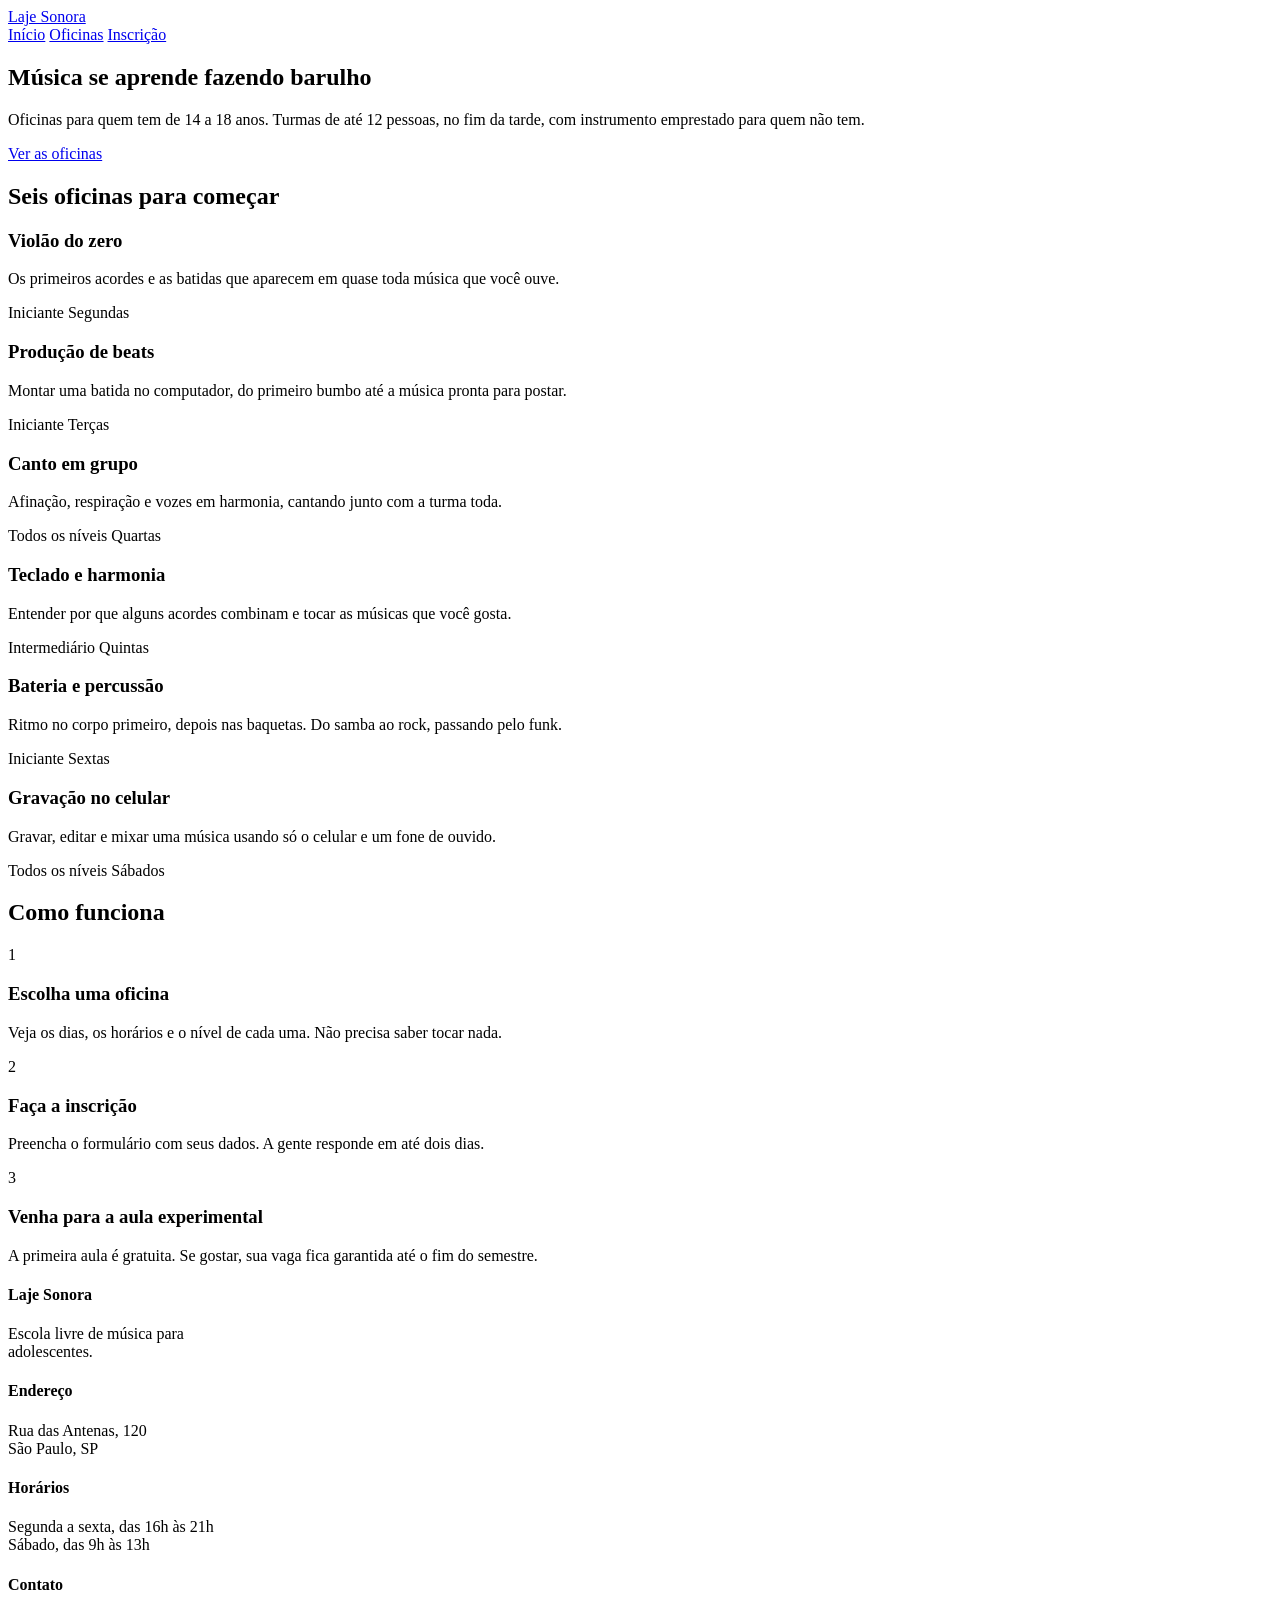
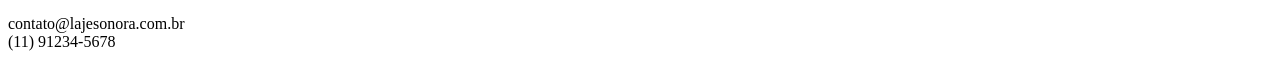
==== index.html @ 843085e2 "Initial commit" ====
<!DOCTYPE html>
<html lang="pt-BR">
<head>
    <meta charset="UTF-8">
    <meta name="viewport" content="width=device-width, initial-scale=1.0">
    <title>Laje Sonora | Início</title>
    <link rel="preconnect" href="https://fonts.googleapis.com">
    <link rel="preconnect" href="https://fonts.gstatic.com" crossorigin>
    <link href="https://fonts.googleapis.com/css2?family=Archivo:ital,wght@0,100..900;1,100..900&family=Big+Shoulders:opsz,wght@10..72,100..900&display=swap" rel="stylesheet">
    <link rel="stylesheet" href="index.css">
</head>
<body>
    <header class="conteudo topo">
        <a href="index.html" class="logo">Laje Sonora</a>

        <nav class="menu">
            <a href="index.html" class="atual">Início</a>
            <a href="oficinas.html">Oficinas</a>
            <a href="inscricao.html">Inscrição</a>
        </nav>
    </header>

    <main>
        <section class="conteudo cartazes">
            <div class="cartaz cartaz-principal">
                <h1>Música se aprende fazendo barulho</h1>
            </div>

            <div class="cartaz cartaz-lateral">
                <p>Oficinas para quem tem de 14 a 18 anos. Turmas de até 12 pessoas, no fim da tarde, com instrumento emprestado para quem não tem.</p>
                <a href="oficinas.html" class="botao">Ver as oficinas</a>
            </div>
        </section>

        <section class="conteudo secao">
            <h2 class="titulo-secao">Seis oficinas para começar</h2>

            <div class="cards">
                <article class="card">
                    <div class="foto foto-azul"></div>

                    <div class="card-texto">
                        <h3>Violão do zero</h3>
                        <p>Os primeiros acordes e as batidas que aparecem em quase toda música que você ouve.</p>

                        <div class="card-info">
                            <span>Iniciante</span>
                            <span>Segundas</span>
                        </div>
                    </div>
                </article>
                <article class="card">
                    <div class="foto foto-amarela"></div>

                    <div class="card-texto">
                        <h3>Produção de beats</h3>
                        <p>Montar uma batida no computador, do primeiro bumbo até a música pronta para postar.</p>

                        <div class="card-info">
                            <span>Iniciante</span>
                            <span>Terças</span>
                        </div>
                    </div>
                </article>
                <article class="card">
                    <div class="foto foto-tinta"></div>

                    <div class="card-texto">
                        <h3>Canto em grupo</h3>
                        <p>Afinação, respiração e vozes em harmonia, cantando junto com a turma toda.</p>

                        <div class="card-info">
                            <span>Todos os níveis</span>
                            <span>Quartas</span>
                        </div>
                    </div>
                </article>
                <article class="card">
                    <div class="foto foto-"></div>

                    <div class="card-texto">
                        <h3>Teclado e harmonia</h3>
                        <p>Entender por que alguns acordes combinam e tocar as músicas que você gosta.</p>

                        <div class="card-info">
                            <span>Intermediário</span>
                            <span>Quintas</span>
                        </div>
                    </div>
                </article>
                <article class="card">
                    <div class="foto foto-azul"></div>

                    <div class="card-texto">
                        <h3>Bateria e percussão</h3>
                        <p>Ritmo no corpo primeiro, depois nas baquetas. Do samba ao rock, passando pelo funk.</p>

                        <div class="card-info">
                            <span>Iniciante</span>
                            <span>Sextas</span>
                        </div>
                    </div>
                </article>
                <article class="card">
                    <div class="foto foto-amarela"></div>

                    <div class="card-texto">
                        <h3>Gravação no celular</h3>
                        <p>Gravar, editar e mixar uma música usando só o celular e um fone de ouvido.</p>

                        <div class="card-info">
                            <span>Todos os níveis</span>
                            <span>Sábados</span>
                        </div>
                    </div>
                </article>
            </div>
        </section>

        <section class="conteudo secao">
            <h2 class="titulo-secao">Como funciona</h2>

            <div class="passos">
                <div class="passo">
                    <p class="passo-numero">1</p>
                    <h3>Escolha uma oficina</h3>
                    <p>Veja os dias, os horários e o nível de cada uma. Não precisa saber tocar nada.</p>
                </div>
                <div class="passo">
                    <p class="passo-numero">2</p>
                    <h3>Faça a inscrição</h3>
                    <p>Preencha o formulário com seus dados. A gente responde em até dois dias.</p>
                </div>
                <div class="passo">
                    <p class="passo-numero">3</p>
                    <h3>Venha para a aula experimental</h3>
                    <p>A primeira aula é gratuita. Se gostar, sua vaga fica garantida até o fim do semestre.</p>
                </div>
            </div>
        </section>
    </main>

    <footer class="rodape">
        <div class="conteudo rodape-colunas">
            <div class="rodape-coluna">
                <h4>Laje Sonora</h4>
                <p>Escola livre de música para <br> adolescentes.</p>
            </div>
            <div class="rodape-coluna">
                <h4>Endereço</h4>
                <p>Rua das Antenas, 120 <br> São Paulo, SP</p>
            </div>
            <div class="rodape-coluna">
                <h4>Horários</h4>
                <p>Segunda a sexta, das 16h às 21h <br> Sábado, das 9h às 13h</p>
            </div>
            <div class="rodape-coluna">
                <h4>Contato</h4>
                <p>contato@lajesonora.com.br <br> (11) 91234-5678</p>
            </div>
        </div>
    </footer>
</body>
</html>
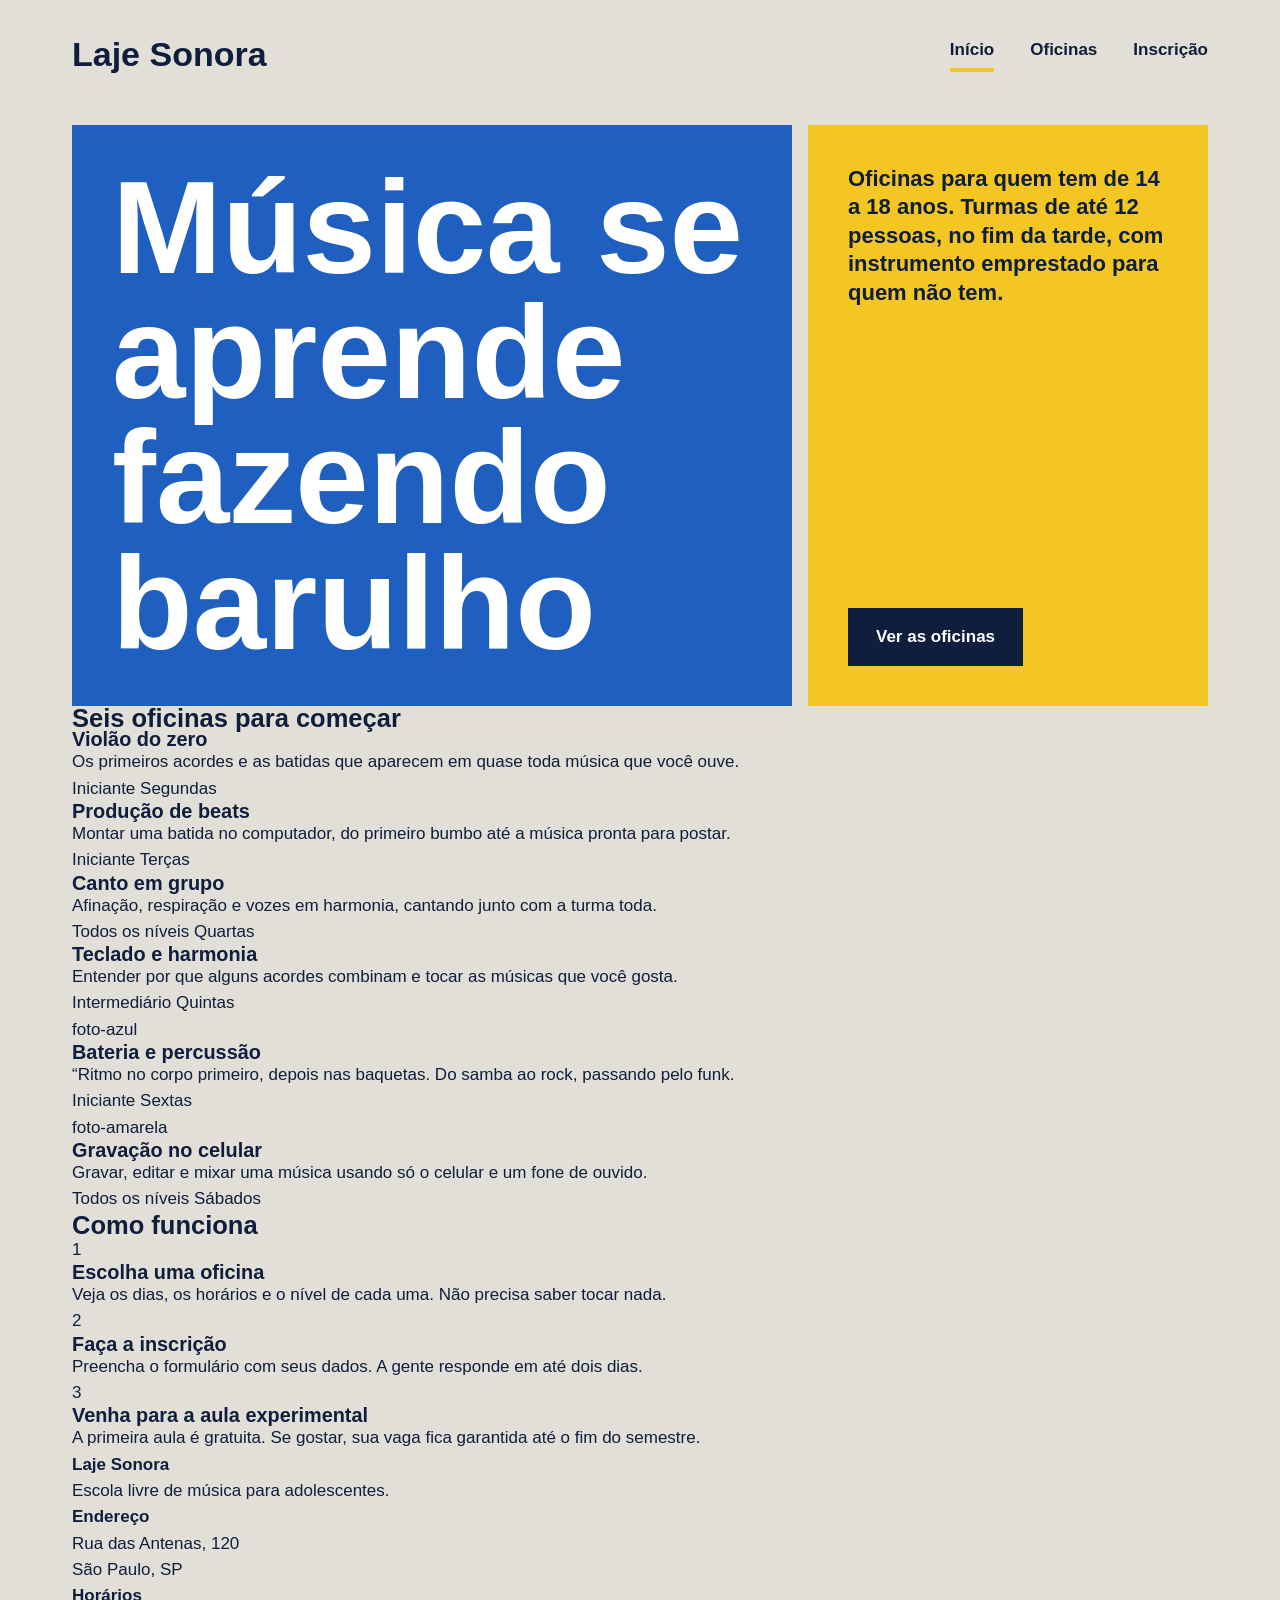
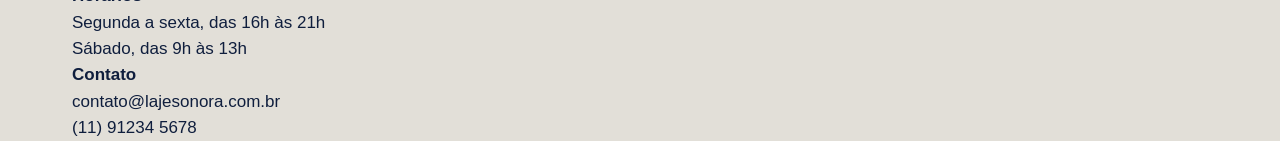
==== commit 62d28273: "cartazes to topo" ====
--- a/index.html
+++ b/index.html
@@ -1,164 +1,172 @@
-<!DOCTYPE html>
+
 <html lang="pt-BR">
 <head>
     <meta charset="UTF-8">
     <meta name="viewport" content="width=device-width, initial-scale=1.0">
-    <title>Laje Sonora | Início</title>
-    <link rel="preconnect" href="https://fonts.googleapis.com">
-    <link rel="preconnect" href="https://fonts.gstatic.com" crossorigin>
-    <link href="https://fonts.googleapis.com/css2?family=Archivo:ital,wght@0,100..900;1,100..900&family=Big+Shoulders:opsz,wght@10..72,100..900&display=swap" rel="stylesheet">
+    <link rel="stylesheet" href="https://fonts.google.com/?query=Big+Shoulders&preview.script=Latn">
+    <link rel="stylesheet" href="https://fonts.google.com/?query=Archivo&preview.script=Latn">
+    <link rel="stylesheet" href="https://fonts.google.com/">
     <link rel="stylesheet" href="index.css">
+    <title>laje_sonora</title>
 </head>
 <body>
     <header class="conteudo topo">
-        <a href="index.html" class="logo">Laje Sonora</a>
+        <a class="logo" href="index.css">Laje Sonora</a>
+       
+        <nav class="menu">
+          <a href="index.html" class="atual">Início</a>
+          <a href="oficinas.html">Oficinas</a>
+          <a href="inscricao.html">Inscrição</a>
+        </nav>
+      </header>
 
-        <nav class="menu">
-            <a href="index.html" class="atual">Início</a>
-            <a href="oficinas.html">Oficinas</a>
-            <a href="inscricao.html">Inscrição</a>
-        </nav>
-    </header>
 
-    <main>
+      <main>
         <section class="conteudo cartazes">
-            <div class="cartaz cartaz-principal">
-                <h1>Música se aprende fazendo barulho</h1>
-            </div>
+          <div class="cartaz cartaz-principal">
+            <h1>Música se aprende fazendo barulho</h1>
+          </div>
+     
+          <div class="cartaz cartaz-lateral">
+            <p>Oficinas para quem tem de 14 a 18 anos. Turmas de até 12 pessoas, no fim da tarde, com instrumento emprestado para quem não tem.</p>
+            <a class="botao" href="oficinas.html">Ver as oficinas</a>
+          </div>
+        </section>
+        <section class="conteudo secao">
+            <h2 class="titulo-secao">Seis oficinas para começar</h2>
+            <div class="cards"></div>
 
-            <div class="cartaz cartaz-lateral">
-                <p>Oficinas para quem tem de 14 a 18 anos. Turmas de até 12 pessoas, no fim da tarde, com instrumento emprestado para quem não tem.</p>
-                <a href="oficinas.html" class="botao">Ver as oficinas</a>
-            </div>
+
+            <article class="card">
+                <div class="foto-azul"></div>
+             
+                <div class="card-texto">
+                  <h3>Violão do zero</h3>
+                  <p>Os primeiros acordes e as batidas que aparecem em quase toda música que você ouve.</p>
+                 
+                  <div class="card-info">
+                    <span>Iniciante</span>
+                    <span>Segundas</span>
+                  </div>
+                </div>
+              </article>
+            <article class="card">
+                <div class="foto-amarela"></div>
+             
+                <div class="card-texto">
+                  <h3>Produção de beats</h3>
+                  <p>Montar uma batida no computador, do primeiro bumbo até a música pronta para postar.</p>
+                 
+                  <div class="card-info">
+                    <span>Iniciante</span>
+                    <span>Terças</span>
+                  </div>
+                </div>
+              </article>
+            <article class="card">
+                <div class="foto-tinta"></div>
+             
+                <div class="card-texto">
+                  <h3>Canto em grupo</h3>
+                  <p>Afinação, respiração e vozes em harmonia, cantando junto com a turma toda.</p>
+                 
+                  <div class="card-info">
+                    <span>Todos os níveis</span>
+                    <span>Quartas</span>
+                  </div>
+                </div>
+              </article>
+            <article class="card">
+                <div class="foto"></div>
+             
+                <div class="card-texto">
+                  <h3>Teclado e harmonia</h3>
+                  <p>Entender por que alguns acordes combinam e tocar as músicas que você gosta.</p>
+                 
+                  <div class="card-info">
+                    <span>Intermediário</span>
+                    <span>Quintas</span>
+                  </div>
+                </div>
+              </article>
+            <article class="card">
+                <div class="">foto-azul</div>
+             
+                <div class="card-texto">
+                  <h3>Bateria e percussão</h3>
+                  <p>“Ritmo no corpo primeiro, depois nas baquetas. Do samba ao rock, passando pelo funk.</p>
+                 
+                  <div class="card-info">
+                    <span>Iniciante</span>
+                    <span>Sextas</span>
+                  </div>
+                </div>
+              </article>
+            <article class="card">
+                <div class="">foto-amarela</div>
+             
+                <div class="card-texto">
+                  <h3>Gravação no celular</h3>
+                  <p>Gravar, editar e mixar uma música usando só o celular e um fone de ouvido.</p>
+                 
+                  <div class="card-info">
+                    <span>Todos os níveis</span>
+                    <span>Sábados</span>
+                  </div>
+                </div>
+              </article>
         </section>
 
-        <section class="conteudo secao">
-            <h2 class="titulo-secao">Seis oficinas para começar</h2>
-
-            <div class="cards">
-                <article class="card">
-                    <div class="foto foto-azul"></div>
-
-                    <div class="card-texto">
-                        <h3>Violão do zero</h3>
-                        <p>Os primeiros acordes e as batidas que aparecem em quase toda música que você ouve.</p>
-
-                        <div class="card-info">
-                            <span>Iniciante</span>
-                            <span>Segundas</span>
-                        </div>
-                    </div>
-                </article>
-                <article class="card">
-                    <div class="foto foto-amarela"></div>
-
-                    <div class="card-texto">
-                        <h3>Produção de beats</h3>
-                        <p>Montar uma batida no computador, do primeiro bumbo até a música pronta para postar.</p>
-
-                        <div class="card-info">
-                            <span>Iniciante</span>
-                            <span>Terças</span>
-                        </div>
-                    </div>
-                </article>
-                <article class="card">
-                    <div class="foto foto-tinta"></div>
-
-                    <div class="card-texto">
-                        <h3>Canto em grupo</h3>
-                        <p>Afinação, respiração e vozes em harmonia, cantando junto com a turma toda.</p>
-
-                        <div class="card-info">
-                            <span>Todos os níveis</span>
-                            <span>Quartas</span>
-                        </div>
-                    </div>
-                </article>
-                <article class="card">
-                    <div class="foto foto-"></div>
-
-                    <div class="card-texto">
-                        <h3>Teclado e harmonia</h3>
-                        <p>Entender por que alguns acordes combinam e tocar as músicas que você gosta.</p>
-
-                        <div class="card-info">
-                            <span>Intermediário</span>
-                            <span>Quintas</span>
-                        </div>
-                    </div>
-                </article>
-                <article class="card">
-                    <div class="foto foto-azul"></div>
-
-                    <div class="card-texto">
-                        <h3>Bateria e percussão</h3>
-                        <p>Ritmo no corpo primeiro, depois nas baquetas. Do samba ao rock, passando pelo funk.</p>
-
-                        <div class="card-info">
-                            <span>Iniciante</span>
-                            <span>Sextas</span>
-                        </div>
-                    </div>
-                </article>
-                <article class="card">
-                    <div class="foto foto-amarela"></div>
-
-                    <div class="card-texto">
-                        <h3>Gravação no celular</h3>
-                        <p>Gravar, editar e mixar uma música usando só o celular e um fone de ouvido.</p>
-
-                        <div class="card-info">
-                            <span>Todos os níveis</span>
-                            <span>Sábados</span>
-                        </div>
-                    </div>
-                </article>
-            </div>
-        </section>
 
         <section class="conteudo secao">
-            <h2 class="titulo-secao">Como funciona</h2>
+          <h2 class="titulo-secao">Como funciona</h2>
+       
+          <div class="passos">
+            <div class="passo">
+              <p class="passo-numero">1</p>
+              <h3>Escolha uma oficina</h3>
+              <p>Veja os dias, os horários e o nível de cada uma. Não precisa saber tocar nada.</p>
+            </div>
+          </div>
+            <div class="passo">
+              <p class="passo-numero">2</p>
+              <h3>Faça a inscrição</h3>
+              <p>Preencha o formulário com seus dados. A gente responde em até dois dias.</p>
+            </div>
+            <div class="passo">
+              <p class="passo-numero">3</p>
+              <h3>Venha para a aula experimental</h3>
+              <p>A primeira aula é gratuita. Se gostar, sua vaga fica garantida até o fim do semestre.</p>
+            </div>
+          </div>
+        </section>
+      </main>
 
-            <div class="passos">
-                <div class="passo">
-                    <p class="passo-numero">1</p>
-                    <h3>Escolha uma oficina</h3>
-                    <p>Veja os dias, os horários e o nível de cada uma. Não precisa saber tocar nada.</p>
-                </div>
-                <div class="passo">
-                    <p class="passo-numero">2</p>
-                    <h3>Faça a inscrição</h3>
-                    <p>Preencha o formulário com seus dados. A gente responde em até dois dias.</p>
-                </div>
-                <div class="passo">
-                    <p class="passo-numero">3</p>
-                    <h3>Venha para a aula experimental</h3>
-                    <p>A primeira aula é gratuita. Se gostar, sua vaga fica garantida até o fim do semestre.</p>
-                </div>
-            </div>
-        </section>
-    </main>
 
-    <footer class="rodape">
+      <footer class="rodape">
         <div class="conteudo rodape-colunas">
-            <div class="rodape-coluna">
-                <h4>Laje Sonora</h4>
-                <p>Escola livre de música para <br> adolescentes.</p>
-            </div>
-            <div class="rodape-coluna">
-                <h4>Endereço</h4>
-                <p>Rua das Antenas, 120 <br> São Paulo, SP</p>
-            </div>
-            <div class="rodape-coluna">
-                <h4>Horários</h4>
-                <p>Segunda a sexta, das 16h às 21h <br> Sábado, das 9h às 13h</p>
-            </div>
-            <div class="rodape-coluna">
-                <h4>Contato</h4>
-                <p>contato@lajesonora.com.br <br> (11) 91234-5678</p>
-            </div>
+          <div class="rodape-coluna">
+            <h4>Laje Sonora</h4>
+            <p>Escola livre de música para adolescentes.</p>
+          </div>
+     
+          <div class="rodape-coluna">
+            <h4>Endereço</h4>
+            <p>Rua das Antenas, 120<br>São Paulo, SP</p>
+          </div>
+     
+          <div class="rodape-coluna">
+            <h4>Horários</h4>
+            <p>Segunda a sexta, das 16h às 21h<br>Sábado, das 9h às 13h</p>
+          </div>
+     
+          <div class="rodape-coluna">
+            <h4>Contato</h4>
+            <p>contato@lajesonora.com.br<br>(11) 91234 5678</p>
+          </div>
         </div>
-    </footer>
+
+
+     
 </body>
-</html>+</html>
--- a/index.css
+++ b/index.css
@@ -0,0 +1,137 @@
+
+* {
+    margin: 0;
+    padding: 0;
+    box-sizing: border-box;
+  }
+ 
+  :root {
+    --concreto: #E2DFD8;
+    --concreto-escuro: #CBC7BE;
+    --tinta: #0F1E3D;
+    --caixa-dagua: #1F5FBF;
+    --fita: #F3C623;
+    --branco: #FFFFFF;
+  }
+
+  :root {
+    --fonte-cartaz: "Big Shoulders", "Arial Narrow", sans-serif;
+    --fonte-texto: "Archivo", Arial, sans-serif;
+  }
+ 
+  body {
+    background-color: var(--concreto);
+    color: var(--tinta);
+    font-family: var(--fonte-texto);
+    font-size: 17px;
+    line-height: 1.55;
+  }
+
+  a {
+    color: inherit;
+  }
+ 
+  h1, h2, h3 {
+    font-family: var(--fonte-cartaz);
+    font-weight: 900;
+    line-height: 0.95;
+  }
+
+  .conteudo {
+    max-width: 1200px;
+    margin-inline: auto;
+    padding-inline: 32px;
+  }
+
+  .topo {
+    display: flex;
+    justify-content: space-between;
+    align-items: center;
+    padding-block: 28px;
+  }
+ 
+  .logo {
+    font-family: var(--fonte-cartaz);
+    font-size: 34px;
+    font-weight: 900;
+    text-decoration: none;
+  }
+ 
+  .menu a.atual {
+    border-bottom-color: var(--fita);
+  }
+
+  .menu {
+    display: flex;
+    gap: 36px;
+  }
+ 
+  .menu a {
+    font-weight: 600;
+    text-decoration: none;
+    padding-bottom: 4px;
+    border-bottom: 4px solid transparent;
+  }
+
+  .menu a:hover {
+    border-bottom-color: var(--tinta);
+  }
+ 
+  .menu a.atual {
+    border-bottom-color: var(--fita);
+  }
+
+  /* Cartazes */
+  .cartazes {
+    margin-top: 16px;
+    display: flex;
+    gap: 16px;
+  }
+
+  .cartaz {
+    padding: 40px;
+  }
+
+  .cartaz-principal {
+    background-color: var(--caixa-dagua);
+    color: var(--branco);
+    flex: 2;
+  }
+
+  .cartaz-principal h1 {
+    font-size: 132px;
+    max-width: 9ch;
+  }
+
+  .cartaz-lateral {
+    background-color: var(--fita);
+    flex: 1;
+    display: flex;
+    flex-direction: column;
+    justify-content: space-between;
+    gap: 32px;
+    align-items: flex-start;
+  }
+
+  .cartaz-lateral p {
+    font-size: 22px;
+    font-weight: 600;
+    line-height: 1.3;
+  }
+
+  /* Botão */
+  .botao {
+    background-color: var(--tinta);
+    color: var(--branco);
+    font-weight: 700;
+    text-decoration: none;
+    padding: 16px 28px;
+    border: none;
+    font-family: var(--fonte-texto);
+    font-size: 17px;
+    cursor: pointer;
+  }
+
+  .botao:hover {
+    background-color: var(--caixa-dagua);
+  }
